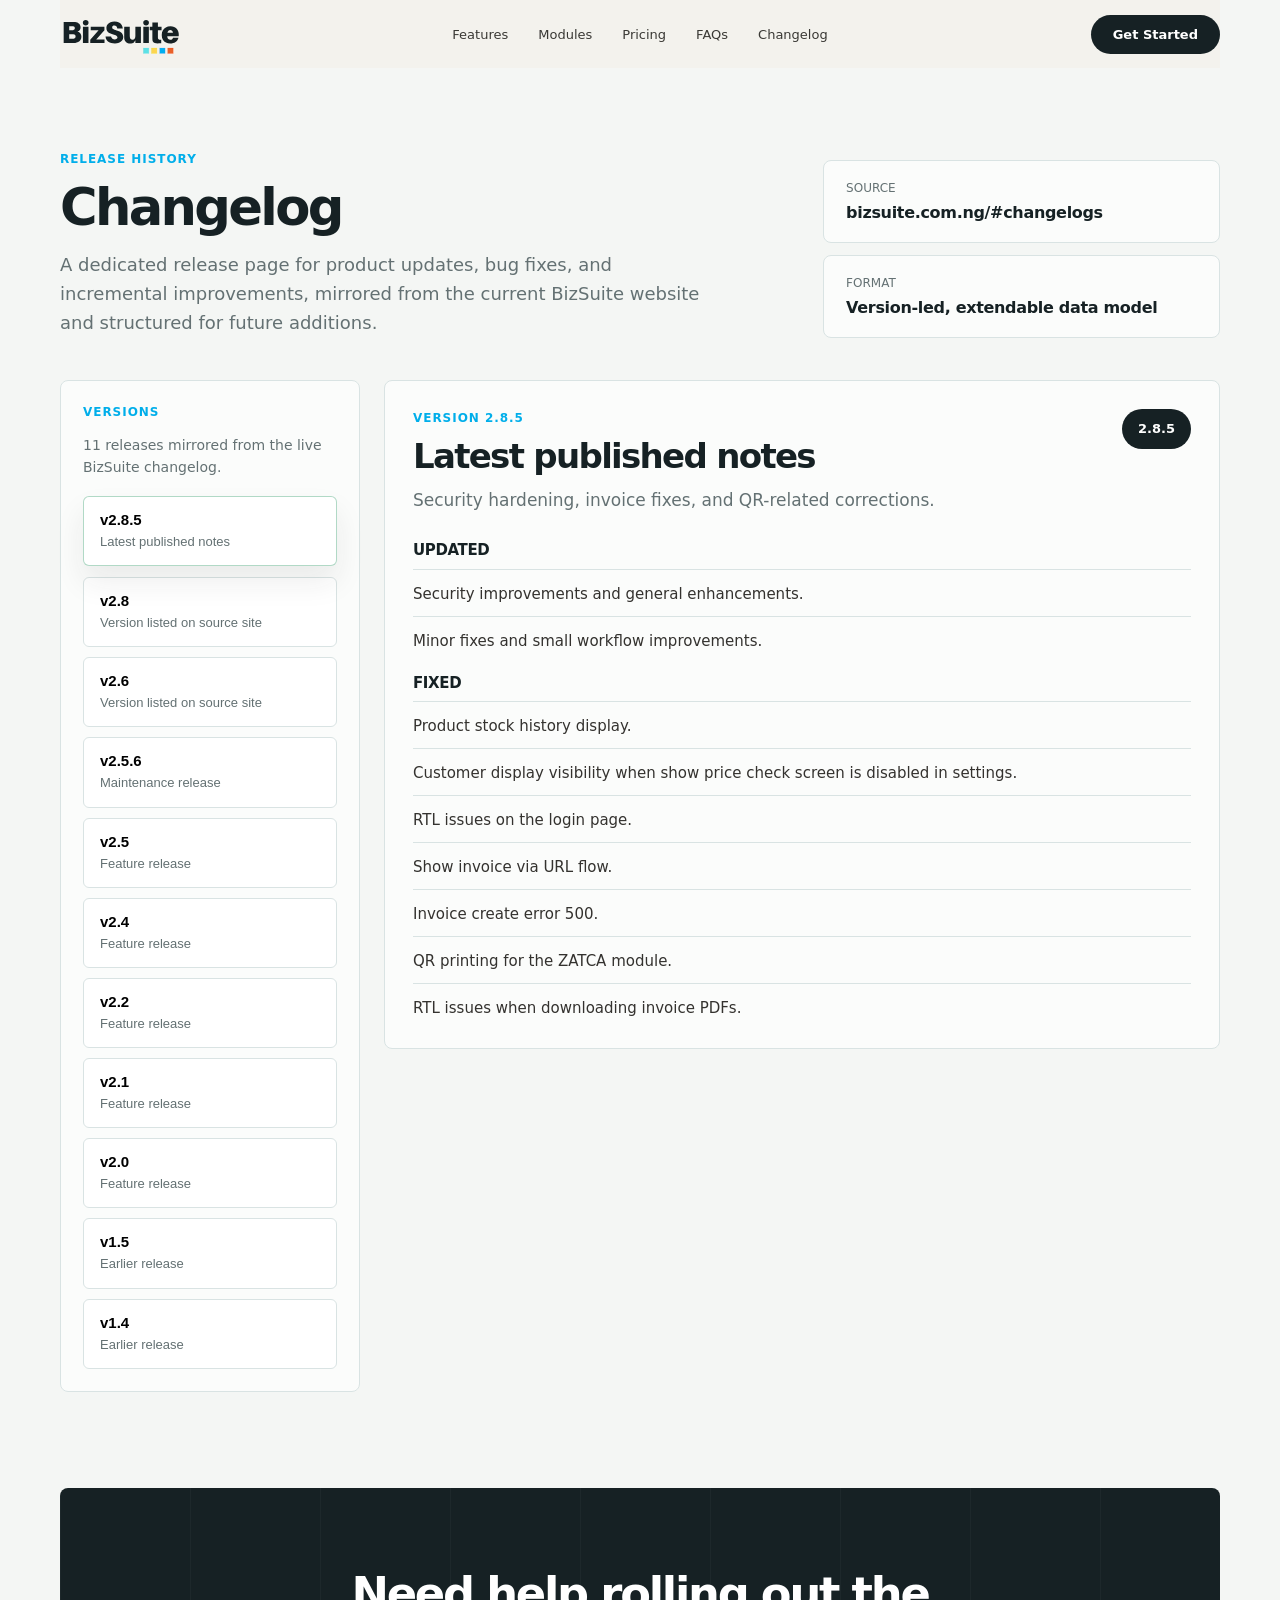
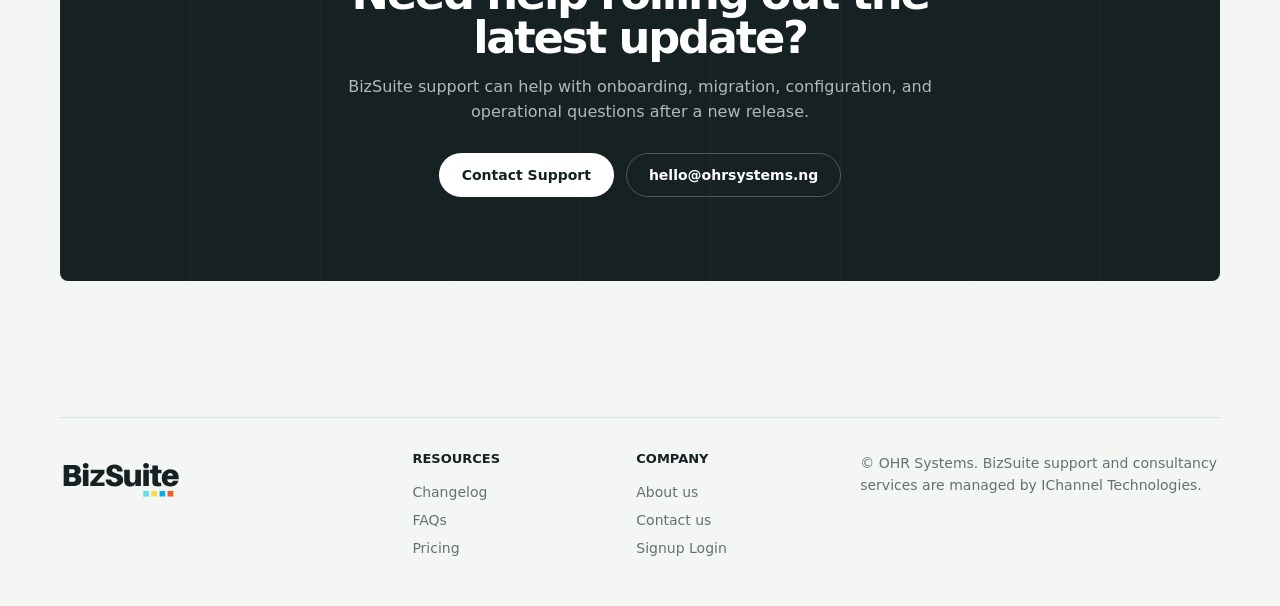
==== changelog.html @ 4f1cface "feat: Add changelog page with structured release notes and updates - Introduced a new SVG logo for l" ====
<!doctype html>
<html lang="en">
  <head>
    <meta charset="UTF-8" />
    <meta name="viewport" content="width=device-width, initial-scale=1.0" />
    <title>BizSuite Changelog</title>
    <meta
      name="description"
      content="Track BizSuite release notes, fixes, and feature updates in one dedicated changelog page."
    />
    <link rel="stylesheet" href="styles.css" />
  </head>
  <body>
    <header class="site-header" data-nav>
      <a class="brand" href="index.html#top" aria-label="BizSuite home">
        <img src="assets/bizsuite-logo-dark.svg" alt="BizSuite" />
      </a>
      <button class="menu-toggle" type="button" aria-label="Open navigation" aria-expanded="false">
        <span></span>
        <span></span>
      </button>
      <nav class="nav-links" aria-label="Primary navigation">
        <a href="index.html#features">Features</a>
        <a href="index.html#modules">Modules</a>
        <a href="index.html#pricing">Pricing</a>
        <a href="index.html#faq">FAQs</a>
        <a href="changelog.html" aria-current="page">Changelog</a>
      </nav>
      <a class="header-cta" href="https://app.bizsuite.com.ng/">Get Started</a>
    </header>

    <main id="top">
      <section class="changelog-hero section-shell">
        <div class="changelog-hero-copy">
          <p class="eyebrow">Release history</p>
          <h1>Changelog</h1>
          <p>
            A dedicated release page for product updates, bug fixes, and incremental improvements,
            mirrored from the current BizSuite website and structured for future additions.
          </p>
        </div>
        <div class="changelog-hero-meta">
          <div>
            <span>Source</span>
            <strong>bizsuite.com.ng/#changelogs</strong>
          </div>
          <div>
            <span>Format</span>
            <strong>Version-led, extendable data model</strong>
          </div>
        </div>
      </section>

      <section class="changelog-shell section-shell">
        <aside class="changelog-nav">
          <div class="changelog-nav-head">
            <p class="eyebrow">Versions</p>
            <p data-changelog-summary></p>
          </div>
          <div class="changelog-nav-list" data-changelog-list></div>
        </aside>

        <div class="changelog-panels" data-changelog-panels></div>
      </section>

      <section class="cta-band section-shell" id="contact">
        <h2>Need help rolling out the latest update?</h2>
        <p>
          BizSuite support can help with onboarding, migration, configuration, and operational questions
          after a new release.
        </p>
        <div class="cta-actions">
          <a class="button button-light" href="https://wa.me/2347031010500">Contact Support</a>
          <a class="button button-ghost" href="mailto:hello@ohrsystems.ng">hello@ohrsystems.ng</a>
        </div>
      </section>
    </main>

    <footer class="site-footer">
      <div class="footer-grid section-shell">
        <a class="brand" href="index.html#top" aria-label="BizSuite home">
          <img src="assets/bizsuite-logo-dark.svg" alt="BizSuite" />
        </a>
        <div>
          <h3>Resources</h3>
          <a href="changelog.html">Changelog</a>
          <a href="index.html#faq">FAQs</a>
          <a href="index.html#pricing">Pricing</a>
        </div>
        <div>
          <h3>Company</h3>
          <a href="https://ohrsystems.ng/">About us</a>
          <a href="https://wa.me/2347031010500">Contact us</a>
          <a href="https://app.bizsuite.com.ng/">Signup Login</a>
        </div>
        <p>&copy; OHR Systems. BizSuite support and consultancy services are managed by IChannel Technologies.</p>
      </div>
    </footer>

    <script src="script.js?v=2"></script>
    <script type="module" src="changelog.js"></script>
  </body>
</html>
---- styles.css ----
:root {
  --bg: #f4f6f4;
  --paper: #fbfcfb;
  --ink: #162124;
  --muted: #647173;
  --line: #d9e3e3;
  --soft: #eaf4f5;
  --dark: #162124;
  --dark-2: #203034;
  --blue: #dff3fb;
  --green: #dff6f3;
  --sand: #f5edd4;
  --accent: #00aeea;
  --accent-2: #5ce1e6;
  --yellow: #fdd54f;
  --orange: #e96129;
  --radius: 8px;
  --shadow: 0 24px 60px rgba(22, 33, 36, 0.14);
  font-family: Inter, ui-sans-serif, system-ui, -apple-system, BlinkMacSystemFont, "Segoe UI", sans-serif;
}

* {
  box-sizing: border-box;
}

html {
  scroll-behavior: smooth;
}

body {
  margin: 0;
  background: var(--bg);
  color: var(--ink);
  letter-spacing: 0;
}

a {
  color: inherit;
  text-decoration: none;
}

button,
a {
  -webkit-tap-highlight-color: transparent;
}

.section-shell {
  width: min(1160px, calc(100% - 44px));
  margin: 0 auto;
}

.site-header {
  position: sticky;
  top: 0;
  z-index: 20;
  display: grid;
  grid-template-columns: 1fr auto 1fr;
  align-items: center;
  width: min(1160px, calc(100% - 44px));
  min-height: 68px;
  margin: 0 auto;
  background: rgba(243, 241, 236, 0.86);
  backdrop-filter: blur(18px);
}

.brand {
  display: inline-flex;
  align-items: center;
  min-width: 126px;
}

.brand img {
  display: block;
  width: 126px;
  height: auto;
}

.brand-mark {
  display: grid;
  width: 22px;
  height: 22px;
  place-items: center;
  border: 1.5px solid var(--ink);
  border-radius: 6px;
  font-size: 12px;
  line-height: 1;
}

.nav-links {
  display: flex;
  align-items: center;
  gap: 30px;
  color: #3a3935;
  font-size: 13px;
}

.nav-links a {
  transition: color 180ms ease;
}

.nav-links a:hover {
  color: var(--accent);
}

.header-cta {
  justify-self: end;
  padding: 12px 22px;
  border-radius: 999px;
  background: var(--ink);
  color: #fff;
  font-size: 13px;
  font-weight: 700;
}

.hero-brandline {
  display: inline-flex;
  align-items: center;
  gap: 10px;
  margin-bottom: 22px;
  border: 1px solid rgba(0, 174, 234, 0.16);
  border-radius: 999px;
  background: rgba(255, 255, 255, 0.62);
  padding: 8px 14px;
  box-shadow: 0 14px 28px rgba(22, 33, 36, 0.06);
}

.hero-brandline span {
  color: #3b494c;
  font-size: 13px;
  font-weight: 720;
}

.menu-toggle {
  display: none;
  width: 42px;
  height: 38px;
  border: 1px solid var(--line);
  border-radius: 999px;
  background: transparent;
}

.menu-toggle span {
  display: block;
  width: 16px;
  height: 1.5px;
  margin: 4px auto;
  background: var(--ink);
}

.hero {
  display: grid;
  gap: 54px;
  padding: 78px 0 94px;
}

.hero-copy {
  max-width: 720px;
  margin: 0 auto;
  text-align: center;
}

h1,
h2,
h3,
p {
  margin-top: 0;
}

h1 {
  margin-bottom: 18px;
  font-size: clamp(42px, 5.2vw, 66px);
  font-weight: 760;
  line-height: 0.98;
  letter-spacing: -0.052em;
}

h2 {
  font-size: clamp(30px, 3.5vw, 48px);
  font-weight: 740;
  line-height: 0.98;
  letter-spacing: -0.05em;
}

h3 {
  font-size: 18px;
  line-height: 1.1;
  letter-spacing: -0.025em;
}

p {
  color: var(--muted);
  font-size: 16px;
  line-height: 1.6;
}

.hero-copy p {
  max-width: 600px;
  margin: 0 auto 26px;
  font-size: 18px;
}

.hero-actions,
.cta-actions {
  display: flex;
  flex-wrap: wrap;
  justify-content: center;
  gap: 12px;
}

.button {
  display: inline-flex;
  min-height: 44px;
  align-items: center;
  justify-content: center;
  border-radius: 999px;
  padding: 0 22px;
  border: 1px solid transparent;
  font-size: 14px;
  font-weight: 750;
  transition: transform 180ms ease, box-shadow 180ms ease, background 180ms ease;
}

.button:hover {
  transform: translateY(-2px);
}

.button-dark {
  background: var(--ink);
  color: #fff;
  box-shadow: 0 12px 25px rgba(23, 23, 21, 0.12);
}

.button-soft,
.button-outline {
  background: var(--paper);
  border-color: var(--line);
  color: var(--ink);
}

.button-light {
  background: #fff;
  color: var(--ink);
}

.button-ghost {
  border-color: rgba(255, 255, 255, 0.24);
  color: #fff;
}

.hero-rating {
  display: flex;
  flex-wrap: wrap;
  align-items: center;
  justify-content: center;
  gap: 8px;
  margin-top: 18px;
  color: var(--muted);
  font-size: 13px;
}

.stars {
  color: var(--orange);
  letter-spacing: 1px;
}

.hero .product-window {
  display: none;
}

.hero-product {
  position: relative;
  width: min(1280px, calc(100vw - 44px));
  margin: 0 50%;
  transform: translateX(-50%);
}

.hero-product::before {
  content: "";
  position: absolute;
  inset: 11% 4% -6%;
  z-index: -1;
  border-radius: 28px;
  background: radial-gradient(circle at 50% 30%, rgba(0, 31, 63, 0.16), transparent 58%);
  filter: blur(20px);
}

.hero-image-frame {
  position: relative;
  overflow: hidden;
  border: 1px solid rgba(8, 27, 55, 0.12);
  border-radius: 14px;
  background: #061a33;
  box-shadow: 0 36px 90px rgba(14, 20, 34, 0.18);
}

.hero-image-frame img {
  display: block;
  width: 100%;
  height: auto;
  object-fit: contain;
}

.hero-product {
  width: min(960px, calc(100vw - 44px));
  margin: 0 auto;
  transform: none;
}

@media (max-width: 820px) {
  .hero-product {
    width: 100%;
    margin: 0 auto;
    transform: none;
  }

  .hero {
    padding: 56px 0 70px;
  }
}

@media (max-width: 640px) {
  .hero {
    padding: 48px 0 56px;
  }

  .hero-copy {
    padding: 0 12px;
  }

  .hero-product {
    width: 100%;
  }
}

.product-window {
  overflow: hidden;
  border-radius: var(--radius);
  border: 1px solid rgba(255, 255, 255, 0.12);
  background:
    linear-gradient(90deg, rgba(120, 138, 130, 0.55), rgba(230, 222, 207, 0.3)),
    var(--dark);
  box-shadow: var(--shadow);
}

.hero-window {
  width: 100%;
  max-width: 940px;
  margin: 0 auto;
}

.window-tabs {
  display: flex;
  gap: 8px;
  padding: 18px 22px 0;
}

.window-tabs span {
  display: inline-flex;
  min-height: 34px;
  align-items: center;
  border-radius: 999px;
  padding: 0 18px;
  background: rgba(255, 255, 255, 0.18);
  color: rgba(255, 255, 255, 0.8);
  font-size: 12px;
  font-weight: 700;
}

.window-tabs .active {
  background: #fff;
  color: var(--ink);
}

.dashboard-grid {
  display: grid;
  grid-template-columns: 180px 1fr;
  gap: 0;
  margin: 18px 22px 26px;
  overflow: hidden;
  border-radius: 6px;
  background: #11110f;
  color: #fff;
}

.mock-sidebar {
  display: grid;
  align-content: start;
  gap: 6px;
  min-height: 470px;
  padding: 24px 16px;
  border-right: 1px solid rgba(255, 255, 255, 0.08);
}

.sidebar-logo {
  margin-bottom: 20px;
  color: #fff;
  font-size: 16px;
  font-weight: 800;
}

.mock-sidebar span:not(.sidebar-logo) {
  border-radius: 6px;
  padding: 10px 12px;
  color: rgba(255, 255, 255, 0.6);
  font-size: 13px;
}

.mock-sidebar .selected {
  background: rgba(255, 255, 255, 0.1);
  color: #fff;
}

.mock-main {
  padding: 24px;
}

.mock-topbar,
.table-head,
.table-row {
  display: grid;
  grid-template-columns: 1fr auto auto;
  gap: 22px;
  align-items: center;
}

.mock-topbar {
  display: flex;
  justify-content: space-between;
  margin-bottom: 20px;
  color: rgba(255, 255, 255, 0.72);
  font-size: 13px;
}

.metric-row {
  display: grid;
  grid-template-columns: repeat(3, 1fr);
  gap: 12px;
  margin-bottom: 14px;
}

.metric-row div,
.chart-card,
.table-card {
  border: 1px solid rgba(255, 255, 255, 0.08);
  border-radius: 7px;
  background: rgba(255, 255, 255, 0.045);
}

.metric-row div {
  padding: 16px;
}

small,
.metric-row small {
  display: block;
  color: var(--muted);
  font-size: 12px;
  line-height: 1.4;
}

.metric-row strong {
  display: block;
  margin-top: 8px;
  font-size: 24px;
  letter-spacing: -0.035em;
}

.chart-card {
  display: flex;
  align-items: end;
  gap: 10px;
  height: 132px;
  margin-bottom: 14px;
  padding: 18px;
}

.bar {
  flex: 1;
  min-width: 24px;
  border-radius: 4px 4px 0 0;
  background: linear-gradient(180deg, var(--yellow), var(--accent));
}

.bar.one { height: 48%; }
.bar.two { height: 72%; }
.bar.three { height: 58%; }
.bar.four { height: 88%; }

.table-card {
  padding: 8px 16px;
}

.table-head,
.table-row {
  grid-template-columns: 1.6fr 0.8fr 0.7fr;
  min-height: 46px;
  border-bottom: 1px solid rgba(255, 255, 255, 0.07);
  font-size: 13px;
}

.table-head {
  color: rgba(255, 255, 255, 0.46);
}

.table-row:last-child {
  border-bottom: 0;
}

.table-row em {
  width: fit-content;
  border-radius: 999px;
  padding: 5px 10px;
  font-style: normal;
  font-size: 11px;
}

.done {
  background: rgba(46, 182, 125, 0.14);
  color: #4be09b;
}

.pending {
  background: rgba(240, 197, 107, 0.14);
  color: #f0c56b;
}

.proof {
  padding: 24px 0 92px;
}

.proof-heading {
  display: flex;
  align-items: end;
  justify-content: space-between;
  gap: 24px;
  margin-bottom: 28px;
}

.proof-heading h2 {
  max-width: 560px;
}

.proof-cards {
  display: grid;
  grid-template-columns: repeat(3, 1fr);
  gap: 14px;
}

.proof-card {
  min-height: 260px;
  border-radius: var(--radius);
  padding: 28px;
}

.proof-card.blue { background: var(--blue); }
.proof-card.sand { background: var(--sand); }
.proof-card.green { background: var(--green); }

.icon {
  display: inline-grid;
  width: 26px;
  height: 26px;
  place-items: center;
  margin-bottom: 18px;
  border-radius: 6px;
  background: rgba(23, 23, 21, 0.08);
  font-weight: 800;
}

.proof-card p {
  min-height: 78px;
  color: #373530;
  font-size: 15px;
}

.proof-card strong {
  display: block;
  margin-top: 28px;
  font-size: 38px;
  line-height: 1;
  letter-spacing: -0.045em;
}

.split-section {
  display: grid;
  grid-template-columns: 0.95fr 1fr;
  gap: 110px;
  align-items: center;
  padding: 18px 0 110px;
}

.phone-panel {
  min-height: 540px;
  border-radius: var(--radius);
  background:
    linear-gradient(rgba(23, 23, 19, 0.2), rgba(23, 23, 19, 0.3)),
    radial-gradient(circle at 30% 20%, #d2dee2, transparent 35%),
    linear-gradient(135deg, #b9a989, #f4efe5 48%, #98b6ad);
  display: grid;
  place-items: center;
  padding: 34px;
}

.phone-card {
  width: min(360px, 100%);
  min-height: 440px;
  border-radius: 8px;
  background: #141310;
  color: #fff;
  padding: 26px;
  box-shadow: 0 28px 55px rgba(0, 0, 0, 0.25);
}

.phone-head {
  display: flex;
  justify-content: space-between;
  margin-bottom: 28px;
}

.search-line {
  height: 46px;
  margin-bottom: 22px;
  border-radius: 6px;
  background: rgba(255, 255, 255, 0.08);
}

.product-list {
  display: grid;
  gap: 12px;
}

.product-list span {
  display: flex;
  justify-content: space-between;
  border-bottom: 1px solid rgba(255, 255, 255, 0.08);
  padding-bottom: 12px;
  color: rgba(255, 255, 255, 0.74);
}

.product-list em {
  color: #fff;
  font-style: normal;
}

.phone-card button {
  width: 100%;
  height: 46px;
  margin-top: 44px;
  border: 0;
  border-radius: 999px;
  background: #fff;
  color: var(--ink);
  font-weight: 800;
}

.split-copy h2 {
  max-width: 560px;
}

.check-list {
  display: grid;
  gap: 13px;
  margin: 28px 0;
  padding: 0;
  list-style: none;
  color: #34322f;
}

.check-list li {
  position: relative;
  padding-left: 24px;
  line-height: 1.55;
}

.check-list li::before {
  content: "";
  position: absolute;
  left: 0;
  top: 9px;
  width: 7px;
  height: 7px;
  background: var(--ink);
}

.modules {
  padding: 90px 0 116px;
}

.modules-head {
  display: grid;
  grid-template-columns: minmax(0, 0.92fr) minmax(280px, 0.62fr);
  gap: 44px;
  align-items: end;
  margin-bottom: 34px;
}

.modules-head h2 {
  max-width: 560px;
  margin-bottom: 0;
}

.modules-head p:last-child {
  margin-bottom: 0;
  font-size: 17px;
}

.section-title {
  max-width: 640px;
  margin: 0 auto 46px;
  text-align: center;
}

.section-title p {
  margin-bottom: 0;
}

.module-grid {
  display: grid;
  grid-template-columns: repeat(3, 1fr);
  gap: 14px;
}

.module-card {
  position: relative;
  display: grid;
  align-content: start;
  min-height: 254px;
  overflow: hidden;
  border: 1px solid rgba(23, 23, 21, 0.08);
  border-radius: var(--radius);
  background:
    linear-gradient(145deg, rgba(255, 255, 255, 0.78), rgba(251, 250, 247, 0.42)),
    var(--paper);
  padding: 24px;
  box-shadow: 0 16px 34px rgba(41, 36, 28, 0.06);
  transition: border-color 180ms ease, box-shadow 180ms ease, transform 180ms ease;
}

.module-card::after {
  content: "";
  position: absolute;
  inset: auto 18px 0;
  height: 3px;
  border-radius: 999px 999px 0 0;
  background: linear-gradient(90deg, var(--accent), var(--yellow), var(--orange));
  opacity: 0;
  transition: opacity 180ms ease;
}

.module-card:hover {
  border-color: rgba(27, 143, 90, 0.24);
  box-shadow: 0 24px 50px rgba(41, 36, 28, 0.1);
  transform: translateY(-3px);
}

.module-card:hover::after {
  opacity: 1;
}

.module-card-featured {
  background:
    linear-gradient(145deg, rgba(220, 239, 217, 0.9), rgba(251, 250, 247, 0.58)),
    var(--green);
}

.module-card-top {
  display: flex;
  align-items: center;
  justify-content: space-between;
  gap: 16px;
  margin-bottom: 30px;
}

.module-icon {
  display: grid;
  width: 38px;
  height: 38px;
  border-radius: 8px;
  background:
    linear-gradient(145deg, rgba(255, 255, 255, 0.14), rgba(255, 255, 255, 0)),
    var(--ink);
  color: #fff;
  fill: none;
  stroke: currentColor;
  stroke-width: 1.7;
  stroke-linecap: round;
  stroke-linejoin: round;
  padding: 8px;
  transition: background 180ms ease, color 180ms ease, transform 180ms ease;
}

.module-card:hover .module-icon {
  background:
    linear-gradient(145deg, rgba(255, 255, 255, 0.2), rgba(255, 255, 255, 0)),
    var(--accent);
  transform: rotate(-2deg) scale(1.04);
}

.module-grid span,
.timeline span {
  display: inline-flex;
  color: var(--accent);
  font-size: 12px;
  font-weight: 850;
  text-transform: uppercase;
}

.module-card h3 {
  max-width: 260px;
  margin-bottom: 10px;
  font-size: 20px;
}

.module-card strong {
  display: inline-flex;
  width: fit-content;
  margin-bottom: 18px;
  border-radius: 999px;
  background: rgba(27, 143, 90, 0.1);
  color: #176f48;
  padding: 7px 10px;
  font-size: 12px;
  line-height: 1;
}

.module-grid p {
  margin-bottom: 0;
  font-size: 15px;
}

.dark-band {
  background: var(--dark);
  color: #fff;
}

.dark-inner {
  display: grid;
  grid-template-columns: 0.8fr 1.2fr;
  gap: 72px;
  align-items: center;
  padding: 118px 0;
}

.dark-copy p {
  color: rgba(255, 255, 255, 0.62);
}

.dark-panels {
  display: grid;
  grid-template-columns: repeat(2, 1fr);
  gap: 14px;
}

.dark-card {
  min-height: 230px;
  border: 1px solid rgba(255, 255, 255, 0.08);
  border-radius: var(--radius);
  background: var(--dark-2);
  padding: 28px;
}

.dark-card span {
  display: block;
  margin-bottom: 20px;
  color: rgba(255, 255, 255, 0.7);
}

.dark-card strong {
  display: block;
  margin-bottom: 28px;
  font-size: 38px;
  letter-spacing: -0.04em;
}

.dark-card p,
.dark-card li {
  color: rgba(255, 255, 255, 0.64);
}

.wide {
  display: grid;
  grid-template-columns: 0.8fr 1fr;
  grid-column: 1 / -1;
  gap: 28px;
}

.mini-line {
  position: relative;
  height: 5px;
  border-radius: 999px;
  background: rgba(255, 255, 255, 0.12);
}

.mini-line::after {
  content: "";
  position: absolute;
  inset: 0 38% 0 0;
  border-radius: inherit;
  background: linear-gradient(90deg, var(--accent), var(--yellow));
}

.avatar-row {
  display: flex;
  margin-bottom: 22px;
}

.avatar-row i {
  display: grid;
  width: 34px;
  height: 34px;
  place-items: center;
  margin-right: -6px;
  border: 2px solid var(--dark-2);
  border-radius: 999px;
  background: var(--yellow);
  color: var(--ink);
  font-style: normal;
  font-weight: 800;
}

.avatar-row i:nth-child(2) { background: var(--accent-2); }
.avatar-row i:nth-child(3) { background: #bdb2ff; }
.avatar-row i:nth-child(4) { background: var(--orange); }

.mini-table {
  display: grid;
  grid-template-columns: 1.2fr 0.8fr 0.6fr;
  align-content: center;
  gap: 0;
  overflow: hidden;
  border-radius: 6px;
  background: #11110f;
  color: #fff;
  font-size: 12px;
}

.mini-table span {
  margin: 0;
  border-bottom: 1px solid rgba(255, 255, 255, 0.08);
  padding: 12px;
}

.workflow {
  padding: 106px 0;
}

.timeline {
  display: grid;
  grid-template-columns: repeat(3, 1fr);
  gap: 0;
  border-top: 1px solid var(--line);
}

.timeline article {
  padding: 34px 34px 0;
  border-right: 1px solid var(--line);
}

.timeline article:first-child {
  border-left: 1px solid var(--line);
}

.pricing {
  position: relative;
  width: min(1160px, calc(100% - 44px));
  overflow: hidden;
  border: 1px solid rgba(23, 23, 21, 0.08);
  border-radius: 18px;
  background:
    linear-gradient(135deg, rgba(220, 233, 246, 0.86), rgba(251, 250, 247, 0.74) 44%, rgba(220, 239, 217, 0.82)),
    #eeece6;
  padding: 64px 34px 38px;
  box-shadow: 0 30px 90px rgba(41, 36, 28, 0.1);
}

.pricing::before {
  content: "";
  position: absolute;
  inset: 0;
  pointer-events: none;
  background:
    linear-gradient(90deg, rgba(23, 23, 21, 0.045) 1px, transparent 1px),
    linear-gradient(rgba(23, 23, 21, 0.035) 1px, transparent 1px);
  background-size: 84px 84px;
  mask-image: linear-gradient(180deg, rgba(0, 0, 0, 0.8), transparent 72%);
}

.pricing-head {
  position: relative;
  z-index: 1;
  display: flex;
  justify-content: space-between;
  gap: 34px;
  align-items: center;
  margin-bottom: 24px;
}

.pricing-copy {
  max-width: 720px;
}

.pricing-copy h2 {
  max-width: 680px;
  margin-bottom: 14px;
}

.pricing-copy p:last-child {
  margin-bottom: 0;
  font-size: 17px;
}

.pricing-controls {
  display: inline-grid;
  grid-template-columns: repeat(2, minmax(110px, 1fr));
  gap: 8px;
  padding: 6px;
  border: 1px solid rgba(23, 23, 21, 0.08);
  border-radius: 999px;
  background: rgba(255, 255, 255, 0.74);
  box-shadow: 0 16px 34px rgba(41, 36, 28, 0.08);
}

.pricing-toggle {
  min-height: 42px;
  border: 0;
  border-radius: 999px;
  background: transparent;
  color: var(--muted);
  font-size: 14px;
  font-weight: 760;
  transition: background 180ms ease, color 180ms ease, box-shadow 180ms ease;
}

.pricing-toggle.is-active {
  background: var(--ink);
  color: #fff;
  box-shadow: 0 10px 18px rgba(23, 23, 21, 0.12);
}

.pricing-proof {
  position: relative;
  z-index: 1;
  display: flex;
  flex-wrap: wrap;
  gap: 10px;
  margin-bottom: 20px;
}

.pricing-proof span {
  display: inline-flex;
  min-height: 34px;
  align-items: center;
  border: 1px solid rgba(23, 23, 21, 0.08);
  border-radius: 999px;
  background: rgba(255, 255, 255, 0.58);
  padding: 0 14px;
  color: #34322f;
  font-size: 13px;
  font-weight: 720;
}

.pricing-grid {
  position: relative;
  z-index: 1;
  display: grid;
  grid-template-columns: minmax(0, 0.92fr) minmax(0, 1.08fr) minmax(0, 0.92fr);
  gap: 14px;
  align-items: stretch;
}

.pricing-card {
  position: relative;
  display: grid;
  grid-template-rows: auto auto auto auto auto 1fr auto;
  align-content: start;
  overflow: hidden;
  border: 1px solid rgba(23, 23, 21, 0.08);
  border-radius: 12px;
  background: rgba(251, 250, 247, 0.88);
  padding: 28px;
  box-shadow: 0 18px 40px rgba(41, 36, 28, 0.07);
  transition: transform 180ms ease, box-shadow 180ms ease, border-color 180ms ease;
}

.pricing-card:hover {
  border-color: rgba(27, 143, 90, 0.26);
  box-shadow: 0 30px 68px rgba(41, 36, 28, 0.13);
  transform: translateY(-4px);
}

.plan-kicker {
  margin-bottom: 16px;
  color: var(--accent);
  font-size: 12px;
  font-weight: 840;
  text-transform: uppercase;
}

.pricing-grid .featured-plan {
  border-color: rgba(255, 255, 255, 0.12);
  background:
    linear-gradient(180deg, rgba(46, 182, 125, 0.16), rgba(46, 182, 125, 0)),
    var(--dark);
  color: #fff;
  transform: translateY(-14px);
  box-shadow: 0 32px 76px rgba(23, 23, 21, 0.22);
}

.pricing-grid .featured-plan:hover {
  transform: translateY(-18px);
}

.plan-ribbon {
  display: inline-flex;
  width: fit-content;
  min-height: 30px;
  align-items: center;
  margin-bottom: 16px;
  border-radius: 999px;
  background: #9bdac0;
  color: var(--ink);
  padding: 0 12px;
  font-size: 12px;
  font-weight: 820;
}

.pricing-grid .featured-plan .plan-kicker {
  color: #9bdac0;
}

.pricing-grid .featured-plan p,
.pricing-grid .featured-plan li {
  color: rgba(255, 255, 255, 0.68);
}

.pricing-grid strong {
  display: block;
  margin: 26px 0 14px;
  font-size: 42px;
  line-height: 1;
  letter-spacing: -0.04em;
}

.pricing-grid strong span {
  color: inherit;
}

.pricing-grid strong small {
  color: var(--muted);
  font-size: 14px;
  letter-spacing: 0;
  font-weight: 720;
}

.pricing-grid .featured-plan strong small {
  color: rgba(255, 255, 255, 0.64);
}

.plan-caption {
  margin-bottom: 22px;
  color: #3d3a34;
  font-size: 14px;
  line-height: 1.6;
}

.pricing-grid .featured-plan .plan-caption {
  color: rgba(255, 255, 255, 0.76);
}

.pricing-grid ul {
  display: grid;
  gap: 12px;
  margin: 0 0 30px;
  padding: 0;
  list-style: none;
}

.pricing-grid li {
  position: relative;
  padding-left: 18px;
  color: #4a4741;
  font-size: 14px;
}

.pricing-grid li::before {
  content: "";
  position: absolute;
  left: 0;
  top: 8px;
  width: 6px;
  height: 6px;
  border-radius: 999px;
  background: var(--accent);
}

.pricing-grid .featured-plan li::before {
  background: #9bdac0;
}

.pricing-note {
  position: relative;
  z-index: 1;
  display: flex;
  justify-content: space-between;
  gap: 18px;
  align-items: center;
  margin: 22px auto 0;
  border: 1px solid rgba(23, 23, 21, 0.08);
  border-radius: 12px;
  background: rgba(255, 255, 255, 0.52);
  padding: 16px;
}

.pricing-note p {
  margin: 0;
  font-size: 14px;
}

.faq {
  padding: 112px 0;
}

.eyebrow {
  margin-bottom: 12px;
  color: var(--accent);
  font-size: 12px;
  font-weight: 820;
  text-transform: uppercase;
  letter-spacing: 0.08em;
}

.faq-list {
  max-width: 840px;
  margin: 0 auto;
  border-top: 1px solid var(--line);
}

details {
  border-bottom: 1px solid var(--line);
  padding: 24px 0;
}

summary {
  cursor: pointer;
  font-size: 22px;
  font-weight: 730;
  letter-spacing: -0.03em;
}

details p {
  max-width: 700px;
  margin: 18px 0 0;
}

.cta-band {
  margin-bottom: 76px;
  border-radius: var(--radius);
  background:
    linear-gradient(90deg, rgba(255, 255, 255, 0.03) 1px, transparent 1px),
    linear-gradient(var(--dark), var(--dark));
  background-size: 130px 100%, auto;
  color: #fff;
  padding: 84px 28px;
  text-align: center;
}

.cta-band h2 {
  max-width: 680px;
  margin: 0 auto 14px;
}

.cta-band p {
  max-width: 650px;
  margin: 0 auto 28px;
  color: rgba(255, 255, 255, 0.68);
}

.site-footer {
  padding: 60px 0 38px;
}

.footer-grid {
  display: grid;
  grid-template-columns: 1.2fr 0.7fr 0.7fr 1.4fr;
  gap: 44px;
  align-items: start;
  border-top: 1px solid var(--line);
  padding-top: 34px;
}

.footer-grid h3 {
  margin-bottom: 18px;
  font-size: 13px;
  text-transform: uppercase;
  letter-spacing: 0;
}

.footer-grid a:not(.brand) {
  display: block;
  margin-bottom: 12px;
  color: var(--muted);
  font-size: 14px;
}

.footer-grid p {
  margin: 0;
  font-size: 14px;
}

.changelog-hero {
  display: grid;
  grid-template-columns: 1.3fr 0.7fr;
  gap: 26px;
  align-items: end;
  padding: 82px 0 42px;
}

.changelog-hero-copy {
  max-width: 760px;
}

.changelog-hero-copy h1 {
  margin-bottom: 18px;
  font-size: clamp(34px, 4vw, 52px);
  line-height: 1.02;
}

.changelog-hero-copy p:last-child {
  max-width: 640px;
  margin-bottom: 0;
  font-size: 18px;
}

.changelog-hero-meta {
  display: grid;
  gap: 12px;
}

.changelog-hero-meta div,
.changelog-entry,
.changelog-nav {
  border: 1px solid var(--line);
  border-radius: var(--radius);
  background: var(--paper);
}

.changelog-hero-meta div {
  padding: 20px 22px;
}

.changelog-hero-meta span {
  display: block;
  margin-bottom: 8px;
  color: var(--muted);
  font-size: 12px;
  text-transform: uppercase;
}

.changelog-hero-meta strong {
  font-size: 16px;
  letter-spacing: -0.02em;
}

.changelog-shell {
  display: grid;
  grid-template-columns: 300px minmax(0, 1fr);
  gap: 24px;
  align-items: start;
  padding-bottom: 96px;
}

.changelog-nav {
  position: sticky;
  top: 88px;
  padding: 22px;
}

.changelog-nav-head p:last-child {
  margin: 0;
  color: var(--muted);
  font-size: 14px;
}

.changelog-nav-list {
  display: grid;
  gap: 10px;
  margin-top: 18px;
}

.changelog-nav-item {
  display: grid;
  gap: 5px;
  width: 100%;
  padding: 14px 16px;
  border: 1px solid var(--line);
  border-radius: 6px;
  background: #fff;
  text-align: left;
  transition: border-color 180ms ease, transform 180ms ease, box-shadow 180ms ease;
}

.changelog-nav-item strong {
  font-size: 15px;
}

.changelog-nav-item span {
  color: var(--muted);
  font-size: 13px;
  line-height: 1.4;
}

.changelog-nav-item:hover,
.changelog-nav-item.is-active {
  border-color: rgba(27, 143, 90, 0.34);
  transform: translateY(-1px);
  box-shadow: 0 16px 30px rgba(34, 43, 34, 0.08);
}

.changelog-panels {
  min-width: 0;
}

.changelog-entry {
  padding: 28px;
}

.changelog-entry-head {
  display: flex;
  justify-content: space-between;
  gap: 18px;
  align-items: start;
  margin-bottom: 14px;
}

.changelog-entry-head h2 {
  margin-bottom: 0;
  font-size: 34px;
}

.changelog-badge {
  display: inline-flex;
  min-height: 40px;
  align-items: center;
  border-radius: 999px;
  padding: 0 16px;
  background: var(--ink);
  color: #fff;
  font-size: 13px;
  font-weight: 760;
}

.changelog-entry-summary {
  max-width: 760px;
  margin-bottom: 28px;
  font-size: 17px;
}

.changelog-group + .changelog-group {
  margin-top: 22px;
}

.changelog-group h3 {
  margin-bottom: 10px;
  font-size: 15px;
  text-transform: uppercase;
}

.changelog-group ul {
  display: grid;
  gap: 10px;
  margin: 0;
  padding: 0;
  list-style: none;
}

.changelog-group li,
.changelog-empty {
  border-top: 1px solid var(--line);
  padding-top: 12px;
  color: #34322f;
  font-size: 15px;
  line-height: 1.6;
}

@media (max-width: 920px) {
  .site-header {
    grid-template-columns: 1fr auto;
  }

  .menu-toggle {
    display: block;
    justify-self: end;
  }

  .nav-links,
  .header-cta {
    display: none;
  }

  .site-header.is-open .nav-links {
    position: absolute;
    top: 66px;
    left: 0;
    right: 0;
    display: grid;
    gap: 0;
    border: 1px solid var(--line);
    border-radius: var(--radius);
    background: var(--paper);
    box-shadow: var(--shadow);
  }

  .site-header.is-open .nav-links a {
    padding: 18px 20px;
    border-bottom: 1px solid var(--line);
    font-size: 15px;
  }

  .dashboard-grid,
  .split-section,
  .dark-inner,
  .wide,
  .changelog-hero,
  .changelog-shell,
  .footer-grid {
    grid-template-columns: 1fr;
  }

  .mock-sidebar {
    display: none;
  }

  .proof-cards,
  .timeline,
  .pricing-grid,
  .dark-panels {
    grid-template-columns: 1fr;
  }

  .modules-head {
    grid-template-columns: 1fr;
    gap: 16px;
  }

  .module-grid {
    grid-template-columns: repeat(2, 1fr);
  }

  .pricing-grid .featured-plan {
    transform: none;
  }

  .pricing-grid .featured-plan:hover {
    transform: translateY(-4px);
  }

  .split-section {
    gap: 42px;
  }

  .pricing-head,
  .pricing-note {
    flex-direction: column;
    align-items: stretch;
  }

  .pricing-controls {
    width: fit-content;
  }

  .pricing {
    padding: 46px 24px 28px;
  }

  .changelog-nav {
    position: static;
  }
}

@media (max-width: 640px) {
  .section-shell,
  .site-header {
    width: min(100% - 28px, 1160px);
  }

  .hero {
    padding-top: 54px;
  }

  h1 {
    font-size: 38px;
  }

  h2 {
    font-size: 31px;
  }

  .hero-copy p {
    font-size: 16px;
  }

  .window-tabs {
    overflow-x: auto;
    padding: 14px 14px 0;
  }

  .hero-product {
    width: min(calc(100vw - 28px), 520px);
    margin: 0 auto;
    transform: none;
  }

  .hero-image-frame {
    border-radius: 10px;
  }

  .hero-image-frame img {
    position: static;
    width: 100%;
    max-width: 100%;
    height: auto;
    object-fit: contain;
  }

  .dashboard-grid {
    margin: 14px;
  }

  .mock-main {
    padding: 16px;
  }

  .metric-row {
    grid-template-columns: 1fr;
  }

  .table-head,
  .table-row {
    grid-template-columns: 1fr;
    gap: 6px;
    padding: 12px 0;
  }

  .proof-heading {
    align-items: start;
    flex-direction: column;
  }

  .proof-card,
  .module-grid article,
  .pricing-grid article,
  .dark-card {
    padding: 24px;
  }

  .module-grid {
    grid-template-columns: 1fr;
  }

  .module-card {
    min-height: auto;
  }

  .phone-panel {
    min-height: 430px;
    padding: 18px;
  }

  .phone-card {
    min-height: 380px;
  }

  .dark-inner,
  .modules,
  .workflow,
  .faq {
    padding: 76px 0;
  }

  .pricing {
    width: min(100% - 28px, 1160px);
    padding: 34px 16px 18px;
    border-radius: 14px;
  }

  .pricing-controls {
    width: 100%;
  }

  .pricing-proof {
    gap: 8px;
  }

  .pricing-proof span {
    min-height: 32px;
    font-size: 12px;
  }

  .pricing-grid strong {
    font-size: 34px;
  }

  .plan-caption {
    min-height: 0;
  }

  .pricing-grid ul {
    min-height: 0;
  }

  .changelog-hero {
    padding: 54px 0 28px;
  }

  .changelog-shell {
    gap: 18px;
    padding-bottom: 72px;
  }

  .changelog-nav,
  .changelog-entry {
    padding: 20px;
  }

  .changelog-entry-head {
    flex-direction: column;
  }

  .changelog-entry-head h2 {
    font-size: 28px;
  }

  .changelog-entry-summary {
    font-size: 16px;
  }
}
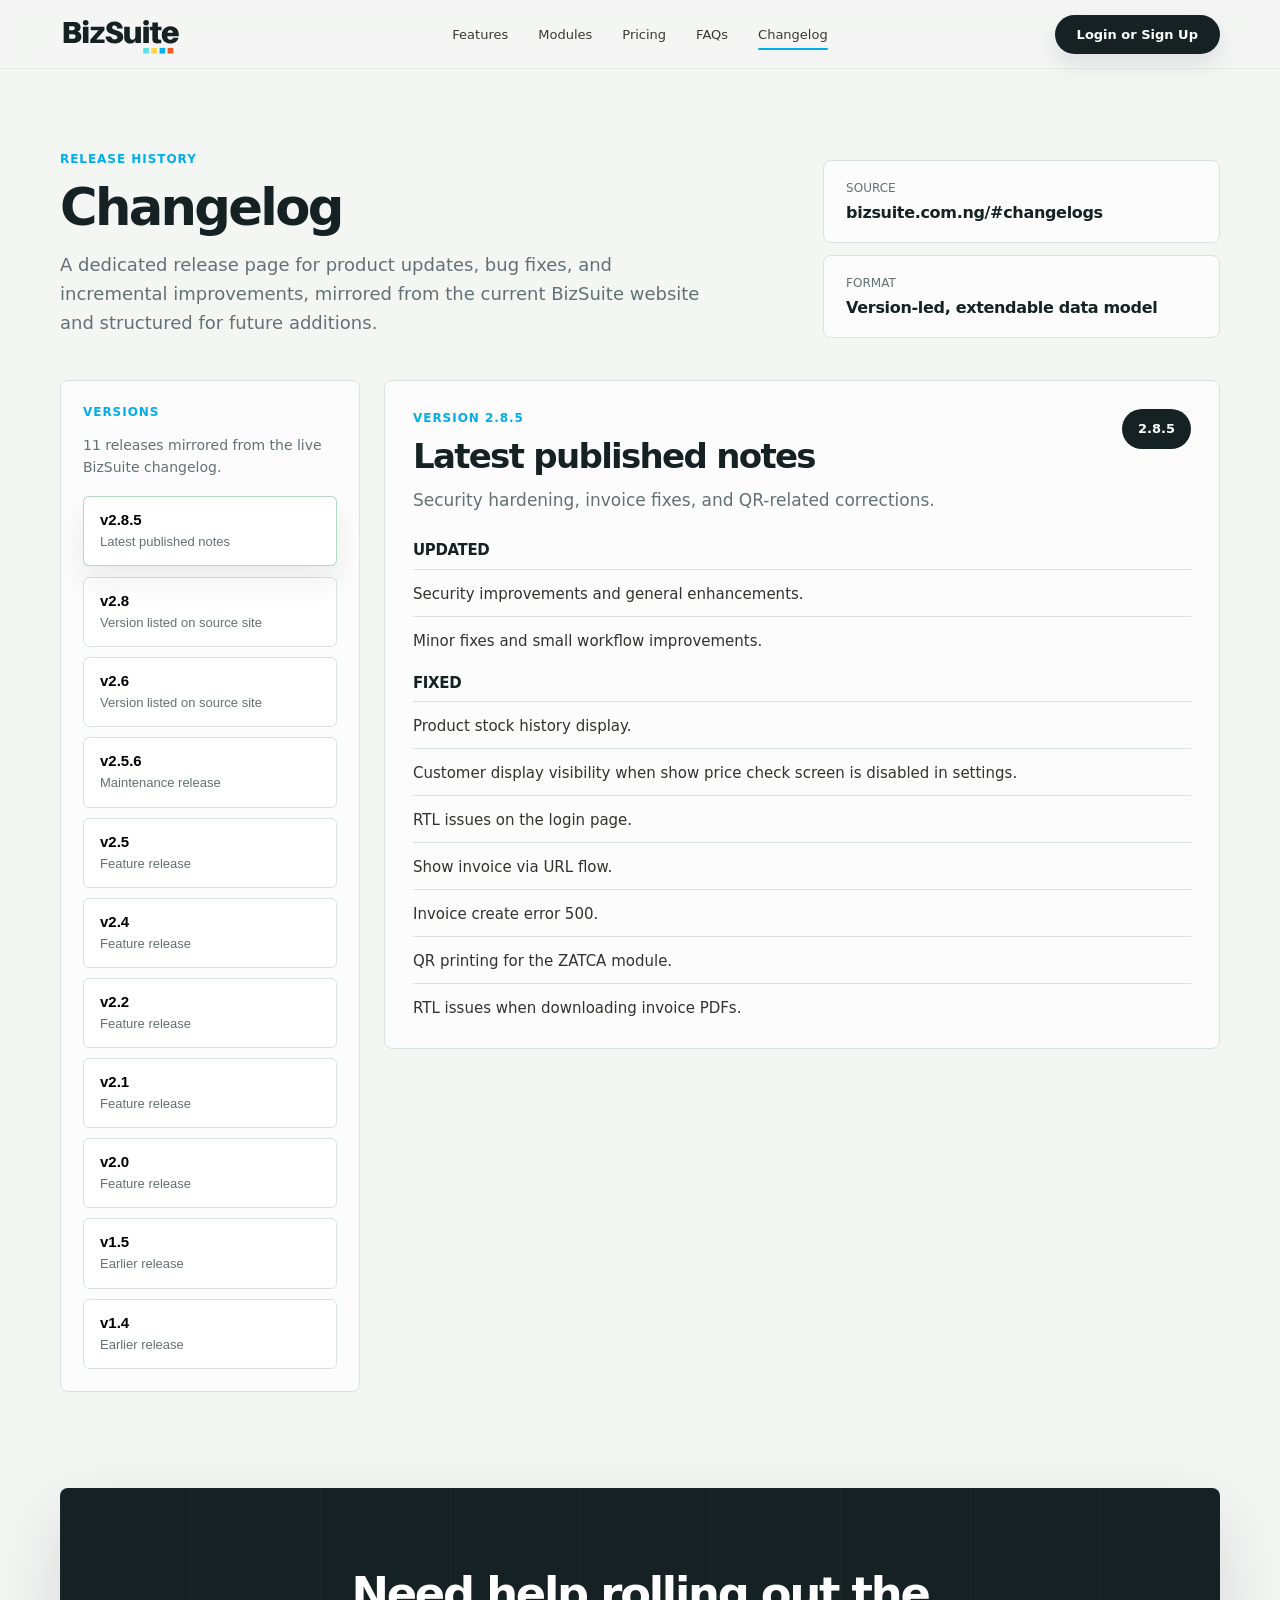
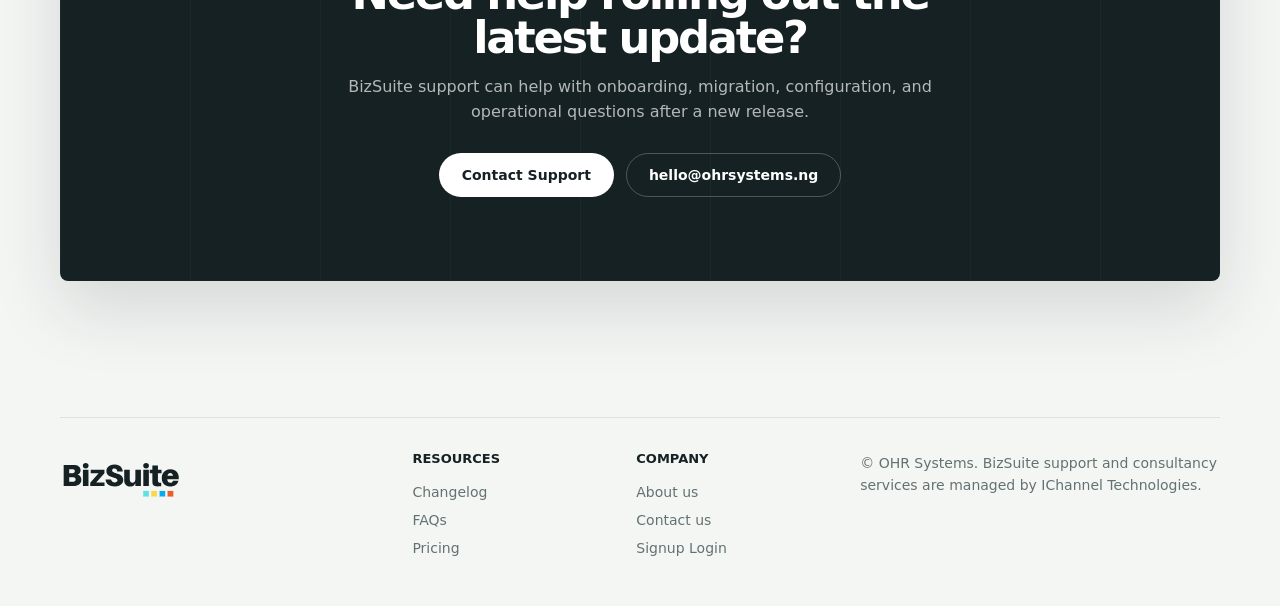
==== commit b3dabb7d: "Add favicon, robots.txt, web manifest, and sitemap - Added favicon images: favicon-32.png (PNG forma" ====
--- a/changelog.html
+++ b/changelog.html
@@ -3,30 +3,98 @@
   <head>
     <meta charset="UTF-8" />
     <meta name="viewport" content="width=device-width, initial-scale=1.0" />
-    <title>BizSuite Changelog</title>
+    <title>Changelog - BizSuite Product Updates and Release Notes</title>
     <meta
       name="description"
       content="Track BizSuite release notes, fixes, and feature updates in one dedicated changelog page."
     />
+    <meta
+      name="keywords"
+      content="BizSuite changelog, BizSuite release notes, BizSuite updates, BizSuite product updates, business software updates"
+    />
+    <meta name="robots" content="index, follow, max-image-preview:large" />
+    <meta name="author" content="OHR Systems" />
+    <meta name="application-name" content="BizSuite" />
+    <meta name="theme-color" content="#162124" />
+    <meta name="msapplication-TileColor" content="#162124" />
+    <link rel="canonical" href="https://bizsuite.com.ng/changelog.html" />
+    <link rel="icon" href="assets/favicon.svg" type="image/svg+xml" />
+    <link rel="icon" href="assets/favicon-32.png" sizes="32x32" type="image/png" />
+    <link rel="apple-touch-icon" href="assets/apple-touch-icon.png" />
+    <link rel="manifest" href="site.webmanifest" />
+    <meta property="og:type" content="website" />
+    <meta property="og:site_name" content="BizSuite" />
+    <meta property="og:title" content="Changelog - BizSuite Product Updates and Release Notes" />
+    <meta
+      property="og:description"
+      content="Track BizSuite releases, bug fixes, product improvements, and version updates in one dedicated changelog page."
+    />
+    <meta property="og:url" content="https://bizsuite.com.ng/changelog.html" />
+    <meta property="og:image" content="https://bizsuite.com.ng/assets/bizsuite-social-preview.png" />
+    <meta property="og:image:secure_url" content="https://bizsuite.com.ng/assets/bizsuite-social-preview.png" />
+    <meta property="og:image:type" content="image/png" />
+    <meta property="og:image:width" content="1200" />
+    <meta property="og:image:height" content="630" />
+    <meta property="og:image:alt" content="BizSuite cloud business management system for SMEs" />
+    <meta name="twitter:card" content="summary_large_image" />
+    <meta name="twitter:title" content="Changelog - BizSuite Product Updates and Release Notes" />
+    <meta
+      name="twitter:description"
+      content="Release notes, fixes, and product improvements for BizSuite users."
+    />
+    <meta name="twitter:image" content="https://bizsuite.com.ng/assets/bizsuite-social-preview.png" />
+    <meta name="twitter:image:alt" content="BizSuite cloud business management system for SMEs" />
+    <script type="application/ld+json">
+      {
+        "@context": "https://schema.org",
+        "@type": "WebPage",
+        "@id": "https://bizsuite.com.ng/changelog.html#webpage",
+        "url": "https://bizsuite.com.ng/changelog.html",
+        "name": "Changelog - BizSuite Product Updates and Release Notes",
+        "description": "Track BizSuite release notes, fixes, and feature updates in one dedicated changelog page.",
+        "isPartOf": {
+          "@type": "WebSite",
+          "@id": "https://bizsuite.com.ng/#website",
+          "name": "BizSuite",
+          "url": "https://bizsuite.com.ng/"
+        },
+        "about": {
+          "@type": "SoftwareApplication",
+          "@id": "https://bizsuite.com.ng/#software",
+          "name": "BizSuite",
+          "applicationCategory": "BusinessApplication",
+          "operatingSystem": "Web"
+        },
+        "publisher": {
+          "@type": "Organization",
+          "@id": "https://bizsuite.com.ng/#organization",
+          "name": "BizSuite",
+          "url": "https://bizsuite.com.ng/",
+          "logo": "https://bizsuite.com.ng/assets/bizsuite-logo-dark.svg"
+        }
+      }
+    </script>
     <link rel="stylesheet" href="styles.css" />
   </head>
   <body>
     <header class="site-header" data-nav>
-      <a class="brand" href="index.html#top" aria-label="BizSuite home">
-        <img src="assets/bizsuite-logo-dark.svg" alt="BizSuite" />
-      </a>
-      <button class="menu-toggle" type="button" aria-label="Open navigation" aria-expanded="false">
-        <span></span>
-        <span></span>
-      </button>
-      <nav class="nav-links" aria-label="Primary navigation">
-        <a href="index.html#features">Features</a>
-        <a href="index.html#modules">Modules</a>
-        <a href="index.html#pricing">Pricing</a>
-        <a href="index.html#faq">FAQs</a>
-        <a href="changelog.html" aria-current="page">Changelog</a>
-      </nav>
-      <a class="header-cta" href="https://app.bizsuite.com.ng/">Get Started</a>
+      <div class="site-header-inner section-shell">
+        <a class="brand" href="index.html#top" aria-label="BizSuite home">
+          <img src="assets/bizsuite-logo-dark.svg" alt="BizSuite" />
+        </a>
+        <button class="menu-toggle" type="button" aria-label="Open navigation" aria-expanded="false">
+          <span></span>
+          <span></span>
+        </button>
+        <nav class="nav-links" aria-label="Primary navigation">
+          <a href="index.html#features">Features</a>
+          <a href="index.html#modules">Modules</a>
+          <a href="index.html#pricing">Pricing</a>
+          <a href="index.html#faq">FAQs</a>
+          <a href="changelog.html" aria-current="page">Changelog</a>
+        </nav>
+        <a class="header-cta" href="https://app.bizsuite.com.ng/login" target="_blank" rel="noopener noreferrer">Login or Sign Up</a>
+      </div>
     </header>
 
     <main id="top">
--- a/styles.css
+++ b/styles.css
@@ -16,6 +16,8 @@
   --orange: #e96129;
   --radius: 8px;
   --shadow: 0 24px 60px rgba(22, 33, 36, 0.14);
+  --ease-out: cubic-bezier(0.22, 1, 0.36, 1);
+  --ease-smooth: cubic-bezier(0.16, 1, 0.3, 1);
   font-family: Inter, ui-sans-serif, system-ui, -apple-system, BlinkMacSystemFont, "Segoe UI", sans-serif;
 }
 
@@ -32,6 +34,7 @@
   background: var(--bg);
   color: var(--ink);
   letter-spacing: 0;
+  text-rendering: optimizeLegibility;
 }
 
 a {
@@ -53,14 +56,24 @@
   position: sticky;
   top: 0;
   z-index: 20;
+  width: 100%;
+  background: rgba(244, 246, 244, 0.9);
+  backdrop-filter: blur(18px);
+  box-shadow: 0 1px 0 rgba(22, 33, 36, 0.05);
+  transition: background 260ms var(--ease-out), box-shadow 260ms var(--ease-out), transform 260ms var(--ease-out);
+}
+
+.site-header.is-scrolled {
+  background: rgba(251, 252, 251, 0.94);
+  box-shadow: 0 14px 36px rgba(22, 33, 36, 0.08);
+}
+
+.site-header-inner {
   display: grid;
   grid-template-columns: 1fr auto 1fr;
   align-items: center;
-  width: min(1160px, calc(100% - 44px));
   min-height: 68px;
   margin: 0 auto;
-  background: rgba(243, 241, 236, 0.86);
-  backdrop-filter: blur(18px);
 }
 
 .brand {
@@ -95,11 +108,31 @@
 }
 
 .nav-links a {
+  position: relative;
   transition: color 180ms ease;
+}
+
+.nav-links a::after {
+  content: "";
+  position: absolute;
+  left: 0;
+  right: 0;
+  bottom: -8px;
+  height: 2px;
+  border-radius: 999px;
+  background: var(--accent);
+  transform: scaleX(0);
+  transform-origin: center;
+  transition: transform 220ms var(--ease-out);
 }
 
 .nav-links a:hover {
   color: var(--accent);
+}
+
+.nav-links a:hover::after,
+.nav-links a[aria-current="page"]::after {
+  transform: scaleX(1);
 }
 
 .header-cta {
@@ -110,6 +143,14 @@
   color: #fff;
   font-size: 13px;
   font-weight: 700;
+  box-shadow: 0 10px 22px rgba(22, 33, 36, 0.1);
+  transition: transform 180ms var(--ease-out), box-shadow 180ms var(--ease-out), background 180ms ease;
+}
+
+.header-cta:hover {
+  background: #203034;
+  box-shadow: 0 16px 30px rgba(22, 33, 36, 0.16);
+  transform: translateY(-2px);
 }
 
 .hero-brandline {
@@ -217,17 +258,27 @@
   border: 1px solid transparent;
   font-size: 14px;
   font-weight: 750;
-  transition: transform 180ms ease, box-shadow 180ms ease, background 180ms ease;
+  transition: transform 180ms var(--ease-out), box-shadow 180ms var(--ease-out), background 180ms ease, border-color 180ms ease, color 180ms ease;
 }
 
 .button:hover {
   transform: translateY(-2px);
+}
+
+.button:active,
+.header-cta:active {
+  transform: translateY(0) scale(0.98);
 }
 
 .button-dark {
   background: var(--ink);
   color: #fff;
   box-shadow: 0 12px 25px rgba(23, 23, 21, 0.12);
+}
+
+.button-dark:hover {
+  background: #203034;
+  box-shadow: 0 18px 34px rgba(22, 33, 36, 0.16);
 }
 
 .button-soft,
@@ -235,6 +286,12 @@
   background: var(--paper);
   border-color: var(--line);
   color: var(--ink);
+}
+
+.button-soft:hover,
+.button-outline:hover {
+  border-color: rgba(0, 174, 234, 0.26);
+  box-shadow: 0 16px 34px rgba(22, 33, 36, 0.08);
 }
 
 .button-light {
@@ -291,6 +348,12 @@
   border-radius: 14px;
   background: #061a33;
   box-shadow: 0 36px 90px rgba(14, 20, 34, 0.18);
+  transition: transform 420ms var(--ease-smooth), box-shadow 420ms var(--ease-smooth);
+}
+
+.hero-image-frame:hover {
+  box-shadow: 0 42px 105px rgba(14, 20, 34, 0.22);
+  transform: translateY(-4px);
 }
 
 .hero-image-frame img {
@@ -340,6 +403,12 @@
     linear-gradient(90deg, rgba(120, 138, 130, 0.55), rgba(230, 222, 207, 0.3)),
     var(--dark);
   box-shadow: var(--shadow);
+  transition: transform 360ms var(--ease-smooth), box-shadow 360ms var(--ease-smooth);
+}
+
+.product-window:hover {
+  box-shadow: 0 30px 76px rgba(22, 33, 36, 0.18);
+  transform: translateY(-4px);
 }
 
 .hero-window {
@@ -550,6 +619,12 @@
   min-height: 260px;
   border-radius: var(--radius);
   padding: 28px;
+  transition: transform 220ms var(--ease-out), box-shadow 220ms var(--ease-out);
+}
+
+.proof-card:hover {
+  box-shadow: 0 24px 52px rgba(22, 33, 36, 0.08);
+  transform: translateY(-4px);
 }
 
 .proof-card.blue { background: var(--blue); }
@@ -603,54 +678,162 @@
 
 .phone-card {
   width: min(360px, 100%);
-  min-height: 440px;
+  min-height: 492px;
   border-radius: 8px;
-  background: #141310;
+  background:
+    linear-gradient(180deg, #171b1c, #101213),
+    #141310;
   color: #fff;
-  padding: 26px;
+  padding: 22px;
   box-shadow: 0 28px 55px rgba(0, 0, 0, 0.25);
 }
 
 .phone-head {
   display: flex;
   justify-content: space-between;
-  margin-bottom: 28px;
+  gap: 18px;
+  align-items: start;
+  margin-bottom: 16px;
+}
+
+.phone-head span {
+  display: block;
+  margin-bottom: 5px;
+  font-weight: 820;
+}
+
+.phone-head small {
+  color: rgba(255, 255, 255, 0.52);
+}
+
+.phone-head strong {
+  white-space: nowrap;
+  font-size: 22px;
+  letter-spacing: -0.035em;
+}
+
+.pos-meta {
+  display: flex;
+  justify-content: space-between;
+  margin-bottom: 14px;
+  border: 1px solid rgba(255, 255, 255, 0.07);
+  border-radius: 6px;
+  background: rgba(255, 255, 255, 0.04);
+  padding: 10px 12px;
+  color: rgba(255, 255, 255, 0.62);
+  font-size: 12px;
 }
 
 .search-line {
-  height: 46px;
-  margin-bottom: 22px;
+  display: flex;
+  min-height: 42px;
+  align-items: center;
+  margin-bottom: 16px;
   border-radius: 6px;
   background: rgba(255, 255, 255, 0.08);
+  padding: 0 13px;
+  color: rgba(255, 255, 255, 0.42);
+  font-size: 12px;
 }
 
 .product-list {
   display: grid;
-  gap: 12px;
+  gap: 0;
+  overflow: hidden;
+  border: 1px solid rgba(255, 255, 255, 0.07);
+  border-radius: 7px;
+  background: rgba(255, 255, 255, 0.035);
 }
 
 .product-list span {
   display: flex;
   justify-content: space-between;
+  gap: 18px;
   border-bottom: 1px solid rgba(255, 255, 255, 0.08);
-  padding-bottom: 12px;
+  padding: 12px;
   color: rgba(255, 255, 255, 0.74);
+}
+
+.product-list span:last-child {
+  border-bottom: 0;
+}
+
+.product-list i {
+  font-style: normal;
 }
 
 .product-list em {
   color: #fff;
   font-style: normal;
+  font-weight: 760;
+}
+
+.pos-summary {
+  display: grid;
+  gap: 8px;
+  margin-top: 14px;
+  border-top: 1px dashed rgba(255, 255, 255, 0.14);
+  padding-top: 14px;
+}
+
+.pos-summary span,
+.pos-summary strong {
+  display: flex;
+  justify-content: space-between;
+  color: rgba(255, 255, 255, 0.62);
+  font-size: 13px;
+}
+
+.pos-summary strong {
+  color: #fff;
+  font-size: 18px;
+}
+
+.pos-summary em {
+  color: inherit;
+  font-style: normal;
+}
+
+.payment-row {
+  display: grid;
+  grid-template-columns: repeat(3, 1fr);
+  gap: 7px;
+  margin-top: 16px;
+}
+
+.payment-row span {
+  display: grid;
+  min-height: 34px;
+  place-items: center;
+  border: 1px solid rgba(255, 255, 255, 0.09);
+  border-radius: 999px;
+  color: rgba(255, 255, 255, 0.58);
+  font-size: 12px;
+  font-weight: 740;
+}
+
+.payment-row .active {
+  border-color: rgba(92, 225, 230, 0.35);
+  background: rgba(92, 225, 230, 0.16);
+  color: #dffbfc;
 }
 
 .phone-card button {
   width: 100%;
   height: 46px;
-  margin-top: 44px;
+  margin-top: 16px;
   border: 0;
   border-radius: 999px;
   background: #fff;
   color: var(--ink);
   font-weight: 800;
+  transition: transform 180ms var(--ease-out), box-shadow 180ms var(--ease-out), background 180ms ease;
+}
+
+.phone-card button:hover {
+  background: #f7fbfb;
+  box-shadow: 0 14px 26px rgba(0, 0, 0, 0.16);
+  transform: translateY(-2px);
 }
 
 .split-copy h2 {
@@ -716,23 +899,25 @@
 
 .module-grid {
   display: grid;
-  grid-template-columns: repeat(3, 1fr);
-  gap: 14px;
+  grid-template-columns: repeat(4, minmax(0, 1fr));
+  grid-auto-flow: dense;
+  gap: 12px;
 }
 
 .module-card {
   position: relative;
   display: grid;
-  align-content: start;
-  min-height: 254px;
+  grid-template-rows: auto auto auto 1fr;
+  align-content: stretch;
+  min-height: 220px;
   overflow: hidden;
   border: 1px solid rgba(23, 23, 21, 0.08);
-  border-radius: var(--radius);
+  border-radius: 12px;
   background:
-    linear-gradient(145deg, rgba(255, 255, 255, 0.78), rgba(251, 250, 247, 0.42)),
+    linear-gradient(145deg, rgba(255, 255, 255, 0.88), rgba(251, 250, 247, 0.5)),
     var(--paper);
-  padding: 24px;
-  box-shadow: 0 16px 34px rgba(41, 36, 28, 0.06);
+  padding: 22px;
+  box-shadow: 0 16px 34px rgba(22, 33, 36, 0.06);
   transition: border-color 180ms ease, box-shadow 180ms ease, transform 180ms ease;
 }
 
@@ -748,8 +933,8 @@
 }
 
 .module-card:hover {
-  border-color: rgba(27, 143, 90, 0.24);
-  box-shadow: 0 24px 50px rgba(41, 36, 28, 0.1);
+  border-color: rgba(0, 174, 234, 0.28);
+  box-shadow: 0 24px 50px rgba(22, 33, 36, 0.11);
   transform: translateY(-3px);
 }
 
@@ -758,9 +943,26 @@
 }
 
 .module-card-featured {
+  grid-column: span 2;
+  grid-row: span 2;
+  min-height: 452px;
   background:
-    linear-gradient(145deg, rgba(220, 239, 217, 0.9), rgba(251, 250, 247, 0.58)),
-    var(--green);
+    linear-gradient(145deg, rgba(0, 174, 234, 0.22), rgba(92, 225, 230, 0.12) 48%, rgba(253, 213, 79, 0.14)),
+    var(--paper);
+  padding: 30px;
+}
+
+.module-card-featured::before {
+  content: "";
+  position: absolute;
+  inset: 18px 18px auto auto;
+  width: 90px;
+  height: 90px;
+  border-radius: 28px;
+  background:
+    linear-gradient(135deg, var(--accent), var(--accent-2) 52%, var(--yellow));
+  opacity: 0.16;
+  transform: rotate(12deg);
 }
 
 .module-card-top {
@@ -768,7 +970,7 @@
   align-items: center;
   justify-content: space-between;
   gap: 16px;
-  margin-bottom: 30px;
+  margin-bottom: 24px;
 }
 
 .module-icon {
@@ -786,13 +988,19 @@
   stroke-linecap: round;
   stroke-linejoin: round;
   padding: 8px;
-  transition: background 180ms ease, color 180ms ease, transform 180ms ease;
+  opacity: 0.42;
+  transition: background 180ms ease, color 180ms ease, transform 180ms ease, opacity 180ms ease;
+}
+
+.module-card-featured .module-icon {
+  opacity: 0.68;
 }
 
 .module-card:hover .module-icon {
   background:
     linear-gradient(145deg, rgba(255, 255, 255, 0.2), rgba(255, 255, 255, 0)),
     var(--accent);
+  opacity: 1;
   transform: rotate(-2deg) scale(1.04);
 }
 
@@ -808,7 +1016,13 @@
 .module-card h3 {
   max-width: 260px;
   margin-bottom: 10px;
-  font-size: 20px;
+  font-size: 19px;
+}
+
+.module-card-featured h3 {
+  max-width: 420px;
+  font-size: 30px;
+  letter-spacing: -0.04em;
 }
 
 .module-card strong {
@@ -816,8 +1030,8 @@
   width: fit-content;
   margin-bottom: 18px;
   border-radius: 999px;
-  background: rgba(27, 143, 90, 0.1);
-  color: #176f48;
+  background: rgba(0, 174, 234, 0.1);
+  color: #08779d;
   padding: 7px 10px;
   font-size: 12px;
   line-height: 1;
@@ -826,6 +1040,32 @@
 .module-grid p {
   margin-bottom: 0;
   font-size: 15px;
+}
+
+.module-card-featured p {
+  max-width: 470px;
+  font-size: 16px;
+}
+
+.module-flow {
+  display: grid;
+  grid-template-columns: repeat(3, 1fr);
+  gap: 8px;
+  align-self: end;
+  margin-top: 28px;
+}
+
+.module-flow span {
+  display: grid;
+  min-height: 58px;
+  place-items: center;
+  border: 1px solid rgba(0, 174, 234, 0.16);
+  border-radius: 10px;
+  background: rgba(255, 255, 255, 0.56);
+  color: var(--ink);
+  font-size: 12px;
+  font-weight: 820;
+  text-transform: uppercase;
 }
 
 .dark-band {
@@ -941,23 +1181,125 @@
 }
 
 .workflow {
-  padding: 106px 0;
+  position: relative;
+  width: min(1160px, calc(100% - 44px));
+  padding: 100px 0;
+}
+
+.workflow-head {
+  position: relative;
+  z-index: 1;
+  display: grid;
+  grid-template-columns: minmax(0, 0.95fr) minmax(280px, 0.58fr);
+  gap: 42px;
+  align-items: end;
+  margin-bottom: 36px;
+}
+
+.workflow-head h2 {
+  max-width: 620px;
+  margin-bottom: 0;
+}
+
+.workflow-head p:last-child {
+  margin-bottom: 0;
+  font-size: 17px;
 }
 
 .timeline {
+  position: relative;
+  z-index: 1;
   display: grid;
   grid-template-columns: repeat(3, 1fr);
   gap: 0;
   border-top: 1px solid var(--line);
 }
 
-.timeline article {
-  padding: 34px 34px 0;
+.timeline::before {
+  display: none;
+}
+
+.timeline-card {
+  position: relative;
+  display: grid;
+  align-content: start;
+  min-height: 232px;
   border-right: 1px solid var(--line);
-}
-
-.timeline article:first-child {
+  padding: 30px 32px 0;
+  transition: background 220ms ease, box-shadow 220ms var(--ease-out), transform 220ms var(--ease-out);
+}
+
+.timeline-card:hover {
+  background: rgba(255, 255, 255, 0.46);
+  box-shadow: 0 18px 40px rgba(22, 33, 36, 0.06);
+  transform: translateY(-3px);
+}
+
+.timeline-card:first-child {
   border-left: 1px solid var(--line);
+}
+
+.timeline-card-support {
+  color: var(--ink);
+}
+
+.timeline-card-support p {
+  color: var(--muted);
+}
+
+.timeline-icon {
+  display: grid;
+  width: 42px;
+  height: 42px;
+  place-items: center;
+  margin-bottom: 22px;
+  border: 1px solid rgba(0, 174, 234, 0.18);
+  border-radius: 12px;
+  background: rgba(255, 255, 255, 0.62);
+  color: var(--accent);
+}
+
+.timeline-card-support .timeline-icon {
+  background: rgba(255, 255, 255, 0.62);
+  color: var(--accent);
+}
+
+.timeline-icon svg {
+  width: 21px;
+  height: 21px;
+  fill: none;
+  stroke: currentColor;
+  stroke-width: 1.8;
+  stroke-linecap: round;
+  stroke-linejoin: round;
+}
+
+.timeline-card h3 {
+  margin-bottom: 12px;
+  font-size: 22px;
+}
+
+.timeline-card p {
+  margin-bottom: 0;
+  font-size: 15px;
+}
+
+.workflow-foot {
+  position: relative;
+  z-index: 1;
+  display: flex;
+  justify-content: space-between;
+  gap: 18px;
+  align-items: center;
+  margin-top: 24px;
+  border-top: 1px solid var(--line);
+  padding-top: 20px;
+}
+
+.workflow-foot p {
+  max-width: 680px;
+  margin: 0;
+  font-size: 14px;
 }
 
 .pricing {
@@ -1097,13 +1439,14 @@
 }
 
 .pricing-grid .featured-plan {
-  border-color: rgba(255, 255, 255, 0.12);
+  border-color: rgba(0, 174, 234, 0.28);
   background:
-    linear-gradient(180deg, rgba(46, 182, 125, 0.16), rgba(46, 182, 125, 0)),
-    var(--dark);
-  color: #fff;
+    radial-gradient(circle at top right, rgba(253, 213, 79, 0.22), transparent 28%),
+    linear-gradient(145deg, rgba(255, 255, 255, 0.94), rgba(223, 243, 251, 0.86) 48%, rgba(92, 225, 230, 0.2)),
+    var(--paper);
+  color: var(--ink);
   transform: translateY(-14px);
-  box-shadow: 0 32px 76px rgba(23, 23, 21, 0.22);
+  box-shadow: 0 32px 76px rgba(0, 174, 234, 0.14), 0 12px 34px rgba(22, 33, 36, 0.08);
 }
 
 .pricing-grid .featured-plan:hover {
@@ -1117,20 +1460,20 @@
   align-items: center;
   margin-bottom: 16px;
   border-radius: 999px;
-  background: #9bdac0;
-  color: var(--ink);
+  background: var(--ink);
+  color: #fff;
   padding: 0 12px;
   font-size: 12px;
   font-weight: 820;
 }
 
 .pricing-grid .featured-plan .plan-kicker {
-  color: #9bdac0;
+  color: var(--accent);
 }
 
 .pricing-grid .featured-plan p,
 .pricing-grid .featured-plan li {
-  color: rgba(255, 255, 255, 0.68);
+  color: #516064;
 }
 
 .pricing-grid strong {
@@ -1153,7 +1496,7 @@
 }
 
 .pricing-grid .featured-plan strong small {
-  color: rgba(255, 255, 255, 0.64);
+  color: var(--muted);
 }
 
 .plan-caption {
@@ -1164,7 +1507,7 @@
 }
 
 .pricing-grid .featured-plan .plan-caption {
-  color: rgba(255, 255, 255, 0.76);
+  color: #445256;
 }
 
 .pricing-grid ul {
@@ -1194,7 +1537,13 @@
 }
 
 .pricing-grid .featured-plan li::before {
-  background: #9bdac0;
+  background: var(--orange);
+}
+
+.pricing-grid .featured-plan .button-dark {
+  background: var(--ink);
+  color: #fff;
+  box-shadow: 0 16px 32px rgba(22, 33, 36, 0.16);
 }
 
 .pricing-note {
@@ -1238,6 +1587,12 @@
 details {
   border-bottom: 1px solid var(--line);
   padding: 24px 0;
+  transition: border-color 180ms ease, background 180ms ease, padding 180ms ease;
+}
+
+details:hover,
+details[open] {
+  border-color: rgba(0, 174, 234, 0.28);
 }
 
 summary {
@@ -1245,6 +1600,12 @@
   font-size: 22px;
   font-weight: 730;
   letter-spacing: -0.03em;
+  transition: color 180ms ease;
+}
+
+summary:hover,
+details[open] summary {
+  color: var(--accent);
 }
 
 details p {
@@ -1262,6 +1623,7 @@
   color: #fff;
   padding: 84px 28px;
   text-align: center;
+  box-shadow: 0 28px 70px rgba(22, 33, 36, 0.14);
 }
 
 .cta-band h2 {
@@ -1305,6 +1667,39 @@
 .footer-grid p {
   margin: 0;
   font-size: 14px;
+}
+
+.effects-ready .revealable {
+  opacity: 0;
+  transform: translateY(22px);
+  transition: opacity 620ms var(--ease-smooth), transform 620ms var(--ease-smooth);
+  transition-delay: var(--reveal-delay, 0ms);
+}
+
+.effects-ready .revealable.is-visible {
+  opacity: 1;
+  transform: translateY(0);
+}
+
+.effects-ready .hero .revealable {
+  transform: translateY(14px);
+}
+
+@media (prefers-reduced-motion: reduce) {
+  *,
+  *::before,
+  *::after {
+    scroll-behavior: auto !important;
+    animation-duration: 0.01ms !important;
+    animation-iteration-count: 1 !important;
+    transition-duration: 0.01ms !important;
+  }
+
+  .revealable,
+  .effects-ready .revealable {
+    opacity: 1 !important;
+    transform: none !important;
+  }
 }
 
 .changelog-hero {
@@ -1484,6 +1879,10 @@
 
 @media (max-width: 920px) {
   .site-header {
+    width: 100%;
+  }
+
+  .site-header-inner {
     grid-template-columns: 1fr auto;
   }
 
@@ -1500,8 +1899,8 @@
   .site-header.is-open .nav-links {
     position: absolute;
     top: 66px;
-    left: 0;
-    right: 0;
+    left: 14px;
+    right: 14px;
     display: grid;
     gap: 0;
     border: 1px solid var(--line);
@@ -1542,10 +1941,21 @@
     gap: 16px;
   }
 
+  .workflow-head {
+    grid-template-columns: 1fr;
+    gap: 16px;
+  }
+
   .module-grid {
     grid-template-columns: repeat(2, 1fr);
   }
 
+  .module-card-featured {
+    grid-column: span 2;
+    grid-row: auto;
+    min-height: auto;
+  }
+
   .pricing-grid .featured-plan {
     transform: none;
   }
@@ -1559,6 +1969,7 @@
   }
 
   .pricing-head,
+  .workflow-foot,
   .pricing-note {
     flex-direction: column;
     align-items: stretch;
@@ -1572,6 +1983,14 @@
     padding: 46px 24px 28px;
   }
 
+  .workflow {
+    padding: 76px 0;
+  }
+
+  .timeline::before {
+    display: none;
+  }
+
   .changelog-nav {
     position: static;
   }
@@ -1579,7 +1998,7 @@
 
 @media (max-width: 640px) {
   .section-shell,
-  .site-header {
+  .site-header-inner {
     width: min(100% - 28px, 1160px);
   }
 
@@ -1657,6 +2076,23 @@
     grid-template-columns: 1fr;
   }
 
+  .module-card-featured {
+    grid-column: auto;
+    padding: 24px;
+  }
+
+  .module-card-featured h3 {
+    font-size: 24px;
+  }
+
+  .module-flow {
+    grid-template-columns: 1fr;
+  }
+
+  .module-flow span {
+    min-height: 44px;
+  }
+
   .module-card {
     min-height: auto;
   }
@@ -1672,9 +2108,24 @@
 
   .dark-inner,
   .modules,
-  .workflow,
   .faq {
     padding: 76px 0;
+  }
+
+  .workflow {
+    width: min(100% - 28px, 1160px);
+    padding: 76px 0;
+  }
+
+  .timeline-card {
+    border-left: 1px solid var(--line);
+    border-bottom: 1px solid var(--line);
+    min-height: auto;
+    padding: 26px 22px;
+  }
+
+  .timeline-icon {
+    margin-bottom: 20px;
   }
 
   .pricing {
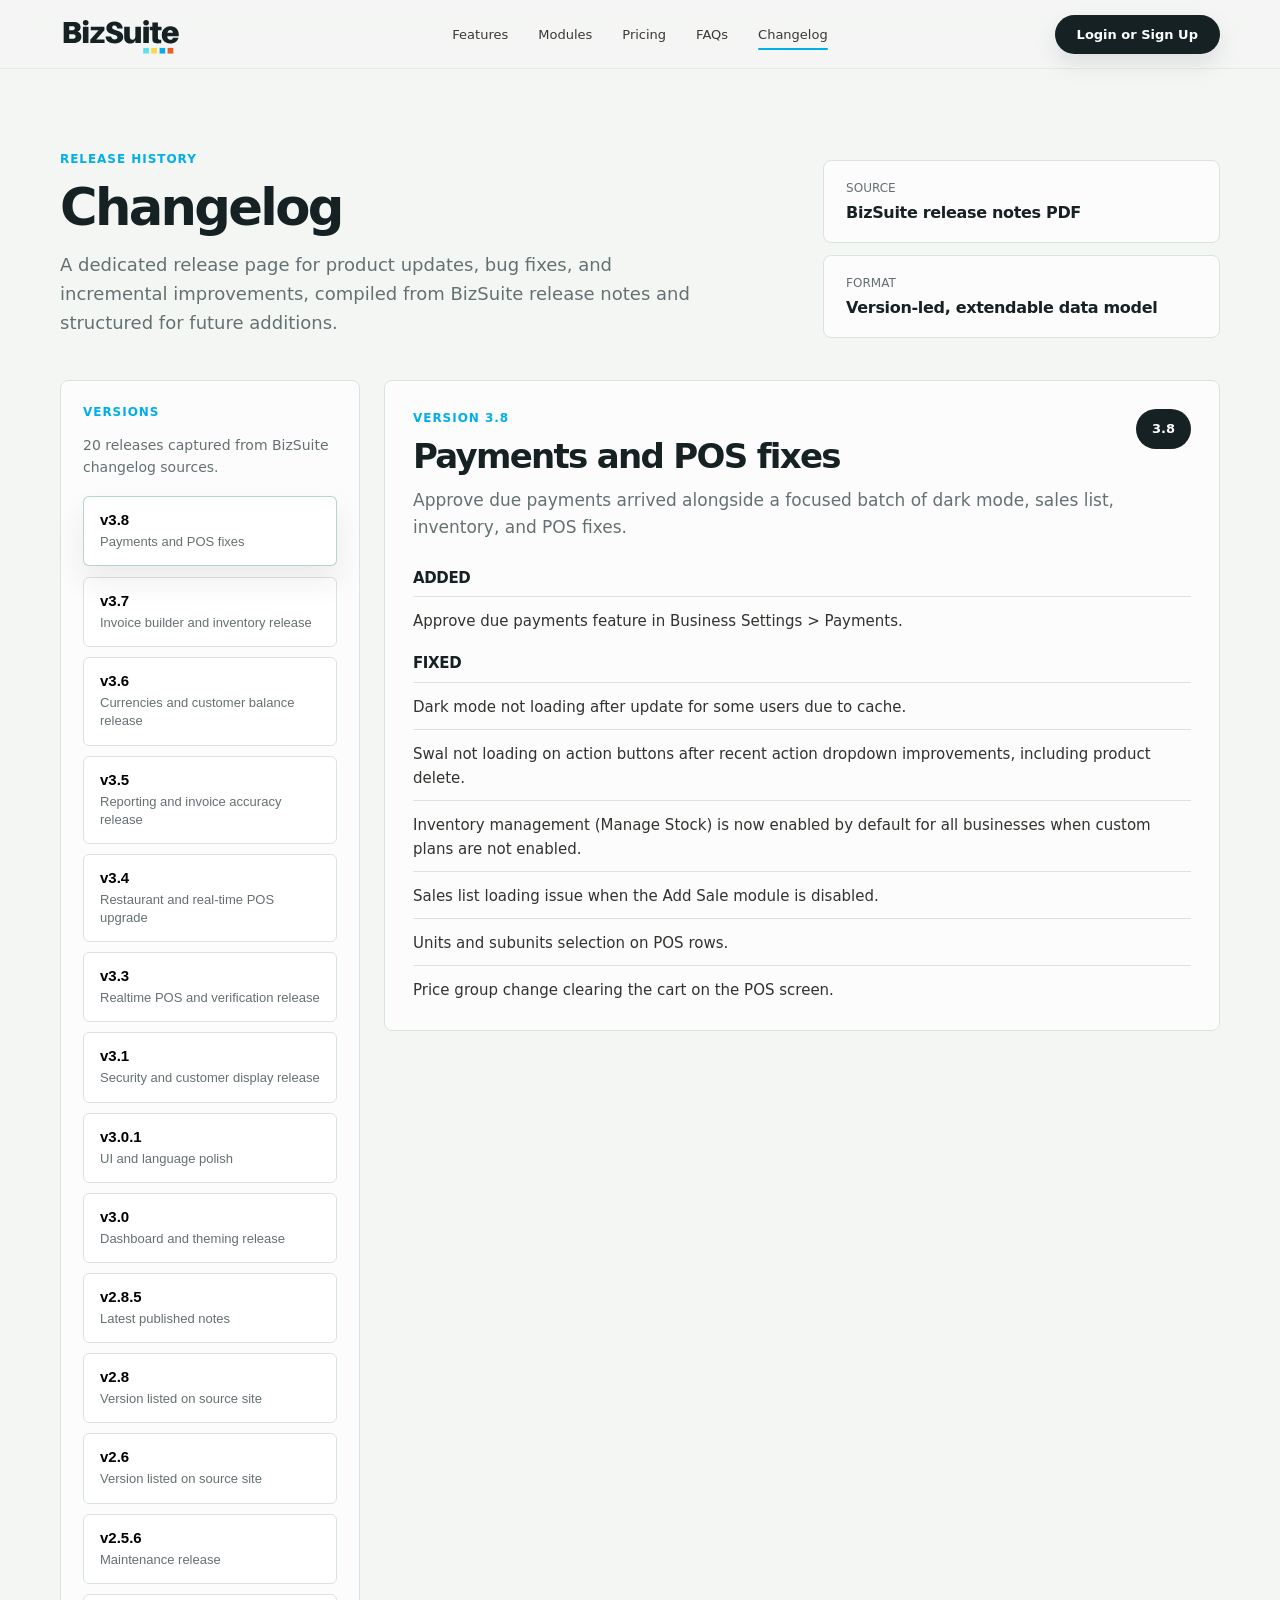
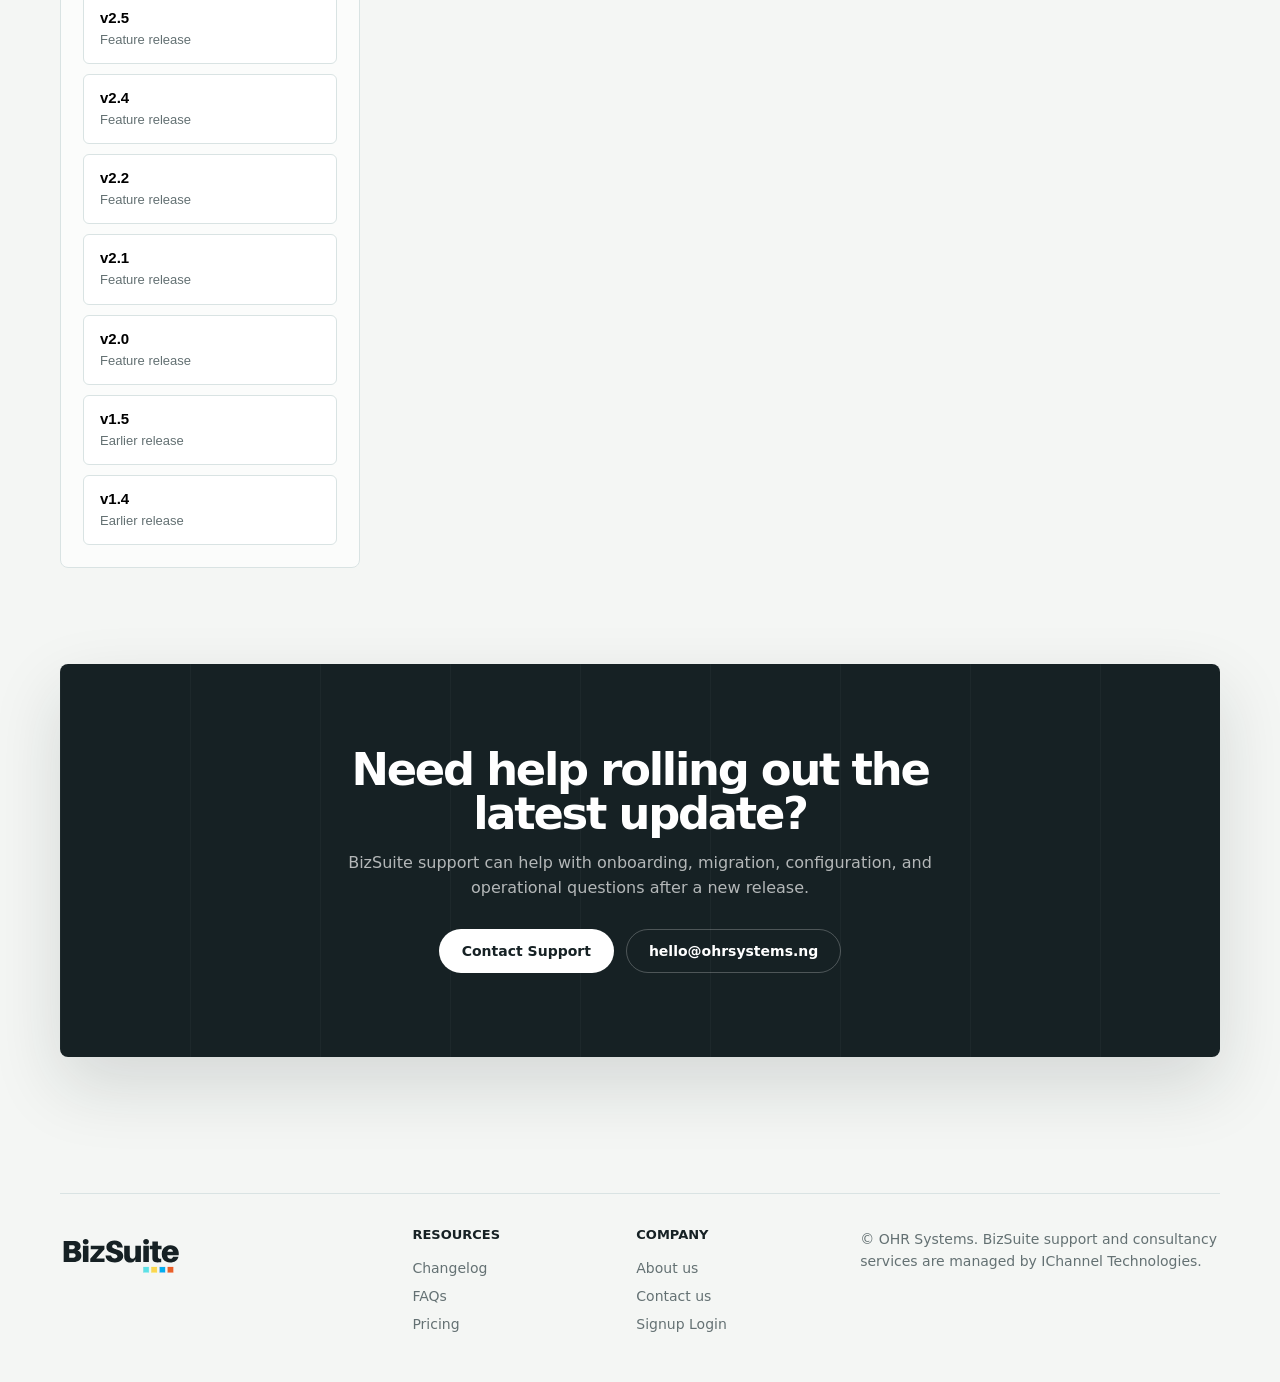
==== commit 5e5f8b08: "feat: Update changelog with detailed release notes and improve messaging" ====
--- a/changelog.html
+++ b/changelog.html
@@ -17,7 +17,7 @@
     <meta name="application-name" content="BizSuite" />
     <meta name="theme-color" content="#162124" />
     <meta name="msapplication-TileColor" content="#162124" />
-    <link rel="canonical" href="https://bizsuite.com.ng/changelog.html" />
+    <link rel="canonical" href="https://bizsuitebms.com/changelog.html" />
     <link rel="icon" href="assets/favicon.svg" type="image/svg+xml" />
     <link rel="icon" href="assets/favicon-32.png" sizes="32x32" type="image/png" />
     <link rel="apple-touch-icon" href="assets/apple-touch-icon.png" />
@@ -29,9 +29,9 @@
       property="og:description"
       content="Track BizSuite releases, bug fixes, product improvements, and version updates in one dedicated changelog page."
     />
-    <meta property="og:url" content="https://bizsuite.com.ng/changelog.html" />
-    <meta property="og:image" content="https://bizsuite.com.ng/assets/bizsuite-social-preview.png" />
-    <meta property="og:image:secure_url" content="https://bizsuite.com.ng/assets/bizsuite-social-preview.png" />
+    <meta property="og:url" content="https://bizsuitebms.com/changelog.html" />
+    <meta property="og:image" content="https://bizsuitebms.com/assets/bizsuite-social-preview.png" />
+    <meta property="og:image:secure_url" content="https://bizsuitebms.com/assets/bizsuite-social-preview.png" />
     <meta property="og:image:type" content="image/png" />
     <meta property="og:image:width" content="1200" />
     <meta property="og:image:height" content="630" />
@@ -42,35 +42,35 @@
       name="twitter:description"
       content="Release notes, fixes, and product improvements for BizSuite users."
     />
-    <meta name="twitter:image" content="https://bizsuite.com.ng/assets/bizsuite-social-preview.png" />
+    <meta name="twitter:image" content="https://bizsuitebms.com/assets/bizsuite-social-preview.png" />
     <meta name="twitter:image:alt" content="BizSuite cloud business management system for SMEs" />
     <script type="application/ld+json">
       {
         "@context": "https://schema.org",
         "@type": "WebPage",
-        "@id": "https://bizsuite.com.ng/changelog.html#webpage",
-        "url": "https://bizsuite.com.ng/changelog.html",
+        "@id": "https://bizsuitebms.com/changelog.html#webpage",
+        "url": "https://bizsuitebms.com/changelog.html",
         "name": "Changelog - BizSuite Product Updates and Release Notes",
         "description": "Track BizSuite release notes, fixes, and feature updates in one dedicated changelog page.",
         "isPartOf": {
           "@type": "WebSite",
-          "@id": "https://bizsuite.com.ng/#website",
+          "@id": "https://bizsuitebms.com/#website",
           "name": "BizSuite",
-          "url": "https://bizsuite.com.ng/"
+          "url": "https://bizsuitebms.com/"
         },
         "about": {
           "@type": "SoftwareApplication",
-          "@id": "https://bizsuite.com.ng/#software",
+          "@id": "https://bizsuitebms.com/#software",
           "name": "BizSuite",
           "applicationCategory": "BusinessApplication",
           "operatingSystem": "Web"
         },
         "publisher": {
           "@type": "Organization",
-          "@id": "https://bizsuite.com.ng/#organization",
+          "@id": "https://bizsuitebms.com/#organization",
           "name": "BizSuite",
-          "url": "https://bizsuite.com.ng/",
-          "logo": "https://bizsuite.com.ng/assets/bizsuite-logo-dark.svg"
+          "url": "https://bizsuitebms.com/",
+          "logo": "https://bizsuitebms.com/assets/bizsuite-logo-dark.svg"
         }
       }
     </script>
@@ -93,7 +93,7 @@
           <a href="index.html#faq">FAQs</a>
           <a href="changelog.html" aria-current="page">Changelog</a>
         </nav>
-        <a class="header-cta" href="https://app.bizsuite.com.ng/login" target="_blank" rel="noopener noreferrer">Login or Sign Up</a>
+        <a class="header-cta" href="https://app.bizsuitebms.com/login" target="_blank" rel="noopener noreferrer">Login or Sign Up</a>
       </div>
     </header>
 
@@ -104,13 +104,13 @@
           <h1>Changelog</h1>
           <p>
             A dedicated release page for product updates, bug fixes, and incremental improvements,
-            mirrored from the current BizSuite website and structured for future additions.
+            compiled from BizSuite release notes and structured for future additions.
           </p>
         </div>
         <div class="changelog-hero-meta">
           <div>
             <span>Source</span>
-            <strong>bizsuite.com.ng/#changelogs</strong>
+            <strong>BizSuite release notes PDF</strong>
           </div>
           <div>
             <span>Format</span>
@@ -159,7 +159,7 @@
           <h3>Company</h3>
           <a href="https://ohrsystems.ng/">About us</a>
           <a href="https://wa.me/2347031010500">Contact us</a>
-          <a href="https://app.bizsuite.com.ng/">Signup Login</a>
+          <a href="https://app.bizsuitebms.com/">Signup Login</a>
         </div>
         <p>&copy; OHR Systems. BizSuite support and consultancy services are managed by IChannel Technologies.</p>
       </div>
